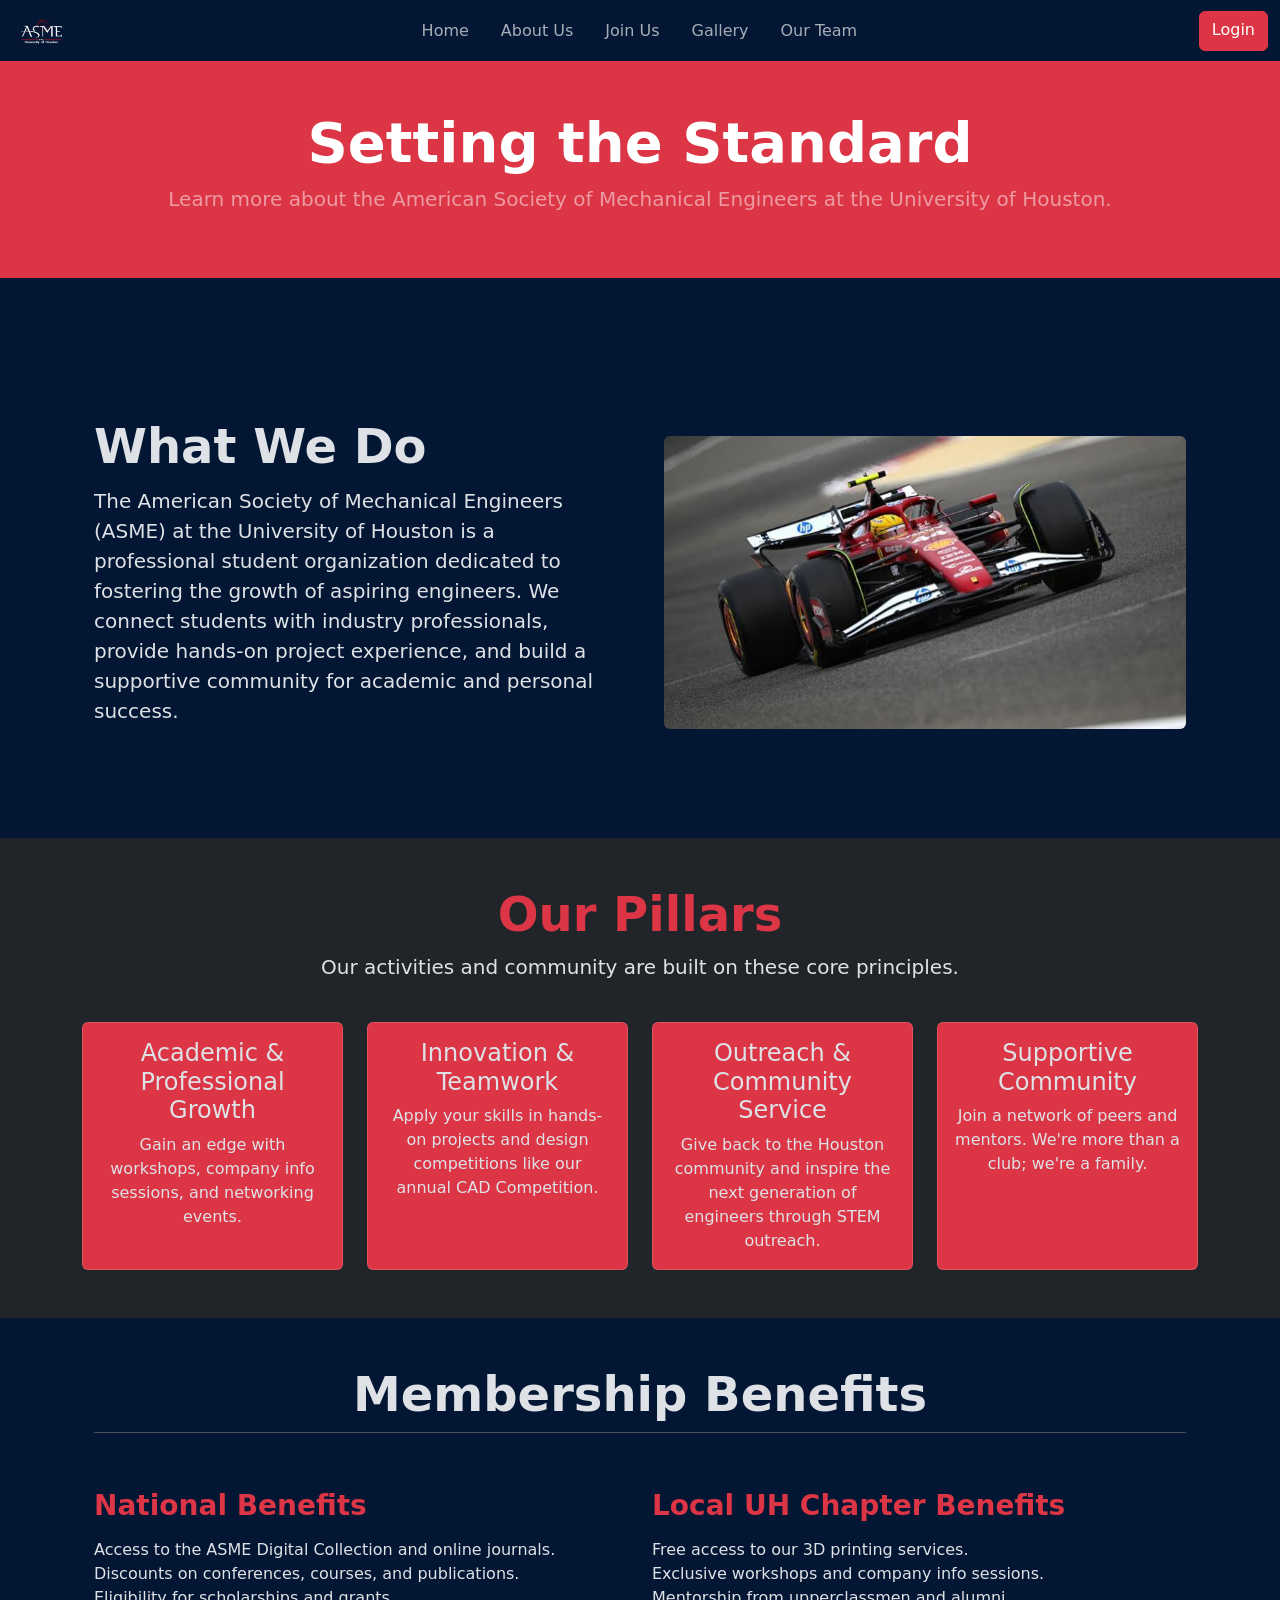
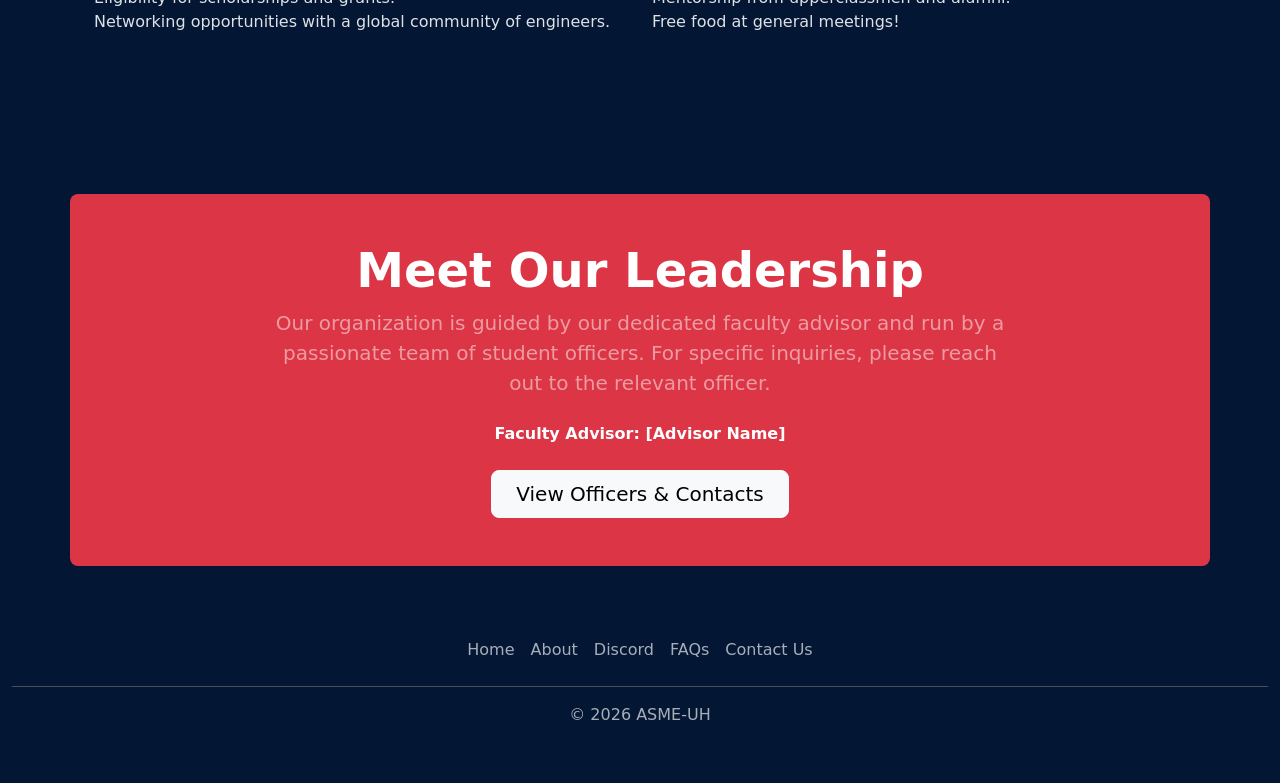
==== about.html @ 46b99bcf "Initial commit of website code" ====
<!doctype html>
<html lang="en">
  <head>
    <meta charset="UTF-8" />
    <meta name="viewport" content="width=device-width, initial-scale=1.0" />
    <title>About Us</title>
    <link
      href="https://cdn.jsdelivr.net/npm/bootstrap@5.3.8/dist/css/bootstrap.min.css"
      rel="stylesheet"
      integrity="sha384-sRIl4kxILFvY47J16cr9ZwB07vP4J8+LH7qKQnuqkuIAvNWLzeN8tE5YBujZqJLB"
      crossorigin="anonymous"
    />
    <link rel="stylesheet" href="./css/style.css" />
  </head>
  <body class="bg-primary-subtle" data-bs-theme="dark">
    <!--NAVBAR CODE-->
    <nav class="navbar navbar-expand-md sticky-top bg-primary-subtle">
      <div class="container-fluid">
        <a class="navbar-brand me-auto" href="./index.html">
          <!-- You will need to replace this with the actual path to your logo file -->
          <img
            src="./LOGOS-ASME/2026-2027_ASME-UH_Official_Logo_White-navbar.png"
            alt="UH-ASME Logo"
            width="60"
            class="d-inline-block align-text-top me-2"
          />
        </a>
        <button
          class="navbar-toggler"
          type="button"
          data-bs-toggle="offcanvas"
          data-bs-target="#offcanvas"
          aria-controls="offcanvas"
          aria-label="Toggle navigation"
        >
          <span class="navbar-toggler-icon"></span>
        </button>
        <div
          class="offcanvas offcanvas-end"
          tabindex="-1"
          id="offcanvas"
          aria-labelledby="offcanvasLabel"
        >
          <div class="offcanvas-header">
            <h5 class="offcanvas-title" id="offcanvasLabel">UH-ASME</h5>
            <button
              type="button"
              class="btn-close"
              data-bs-dismiss="offcanvas"
              aria-label="Close"
            ></button>
          </div>
          <div class="offcanvas-body">
            <ul class="navbar-nav flex-grow-1 justify-content-center gap-3">
              <li class="nav-item">
                <a class="nav-link" href="./index.html">Home</a>
              </li>
              <li class="nav-item">
                <a class="nav-link" href="./about.html">About Us</a>
              </li>
              <li class="nav-item">
                <a class="nav-link" href="./join-us.html">Join Us</a>
              </li>
              <li class="nav-item">
                <a class="nav-link" href="./gallery.html">Gallery</a>
              </li>
              <li class="nav-item">
                <a class="nav-link" href="./our-team.html">Our Team</a>
              </li>
            </ul>
            <a href="./login-signup.html" class="btn btn-danger mt-3 mt-md-0"
              >Login</a
            >
          </div>
        </div>
      </div>
    </nav>

    <!-- HERO SECTION / SLOGAN -->
    <div class="container-fluid text-center bg-danger py-5 mb-5">
      <h1 class="display-4 fw-bold text-white">Setting the Standard</h1>
      <p class="fs-5 text-white-50">
        Learn more about the American Society of Mechanical Engineers at the
        University of Houston.
      </p>
    </div>

    <!-- WHAT WE DO SECTION -->
    <div class="container col-xxl-8 px-4 py-5">
      <div class="row flex-lg-row-reverse align-items-center g-5 py-5">
        <div class="col-10 col-sm-8 col-lg-6">
          <!-- Placeholder Image: Replace with a relevant group photo or event picture -->
          <img
            src="./images/f1 image.jpg"
            class="d-block mx-lg-auto img-fluid rounded"
            alt="ASME Team Photo"
            width="700"
            height="500"
            loading="lazy"
          />
        </div>
        <div class="col-lg-6">
          <h2 class="display-5 fw-bold lh-1 mb-3">What We Do</h2>
          <p class="lead">
            The American Society of Mechanical Engineers (ASME) at the
            University of Houston is a professional student organization
            dedicated to fostering the growth of aspiring engineers. We connect
            students with industry professionals, provide hands-on project
            experience, and build a supportive community for academic and
            personal success.
          </p>
        </div>
      </div>
    </div>

    <!-- PILLARS SECTION -->
    <div class="container-fluid py-5 bg-dark">
      <div class="container">
        <div class="pb-md-4 mx-auto text-center">
          <h2 class="display-5 fw-bold text-danger">Our Pillars</h2>
          <p class="fs-5 text-white-75">
            Our activities and community are built on these core principles.
          </p>
        </div>
        <div class="row row-cols-1 row-cols-md-2 row-cols-lg-4 g-4 text-center">
          <div class="col d-flex align-items-stretch">
            <div class="card bg-danger">
              <div class="card-body">
                <h4 class="card-title">Academic & Professional Growth</h4>
                <p class="card-text">
                  Gain an edge with workshops, company info sessions, and
                  networking events.
                </p>
              </div>
            </div>
          </div>
          <div class="col d-flex align-items-stretch">
            <div class="card bg-danger">
              <div class="card-body">
                <h4 class="card-title">Innovation & Teamwork</h4>
                <p class="card-text">
                  Apply your skills in hands-on projects and design competitions
                  like our annual CAD Competition.
                </p>
              </div>
            </div>
          </div>
          <div class="col d-flex align-items-stretch">
            <div class="card bg-danger">
              <div class="card-body">
                <h4 class="card-title">Outreach & Community Service</h4>
                <p class="card-text">
                  Give back to the Houston community and inspire the next
                  generation of engineers through STEM outreach.
                </p>
              </div>
            </div>
          </div>
          <div class="col d-flex align-items-stretch">
            <div class="card bg-danger">
              <div class="card-body">
                <h4 class="card-title">Supportive Community</h4>
                <p class="card-text">
                  Join a network of peers and mentors. We're more than a club;
                  we're a family.
                </p>
              </div>
            </div>
          </div>
        </div>
      </div>
    </div>

    <!-- BENEFITS SECTION -->
    <div class="container px-4 py-5">
      <h2 class="pb-2 border-bottom text-center display-5 fw-bold">
        Membership Benefits
      </h2>
      <div class="row g-4 py-5 row-cols-1 row-cols-lg-2">
        <div class="col">
          <h3 class="fw-bold mb-3 text-danger">National Benefits</h3>
          <ul class="list-unstyled ps-0">
            <li>Access to the ASME Digital Collection and online journals.</li>
            <li>Discounts on conferences, courses, and publications.</li>
            <li>Eligibility for scholarships and grants.</li>
            <li>
              Networking opportunities with a global community of engineers.
            </li>
          </ul>
        </div>
        <div class="col">
          <h3 class="fw-bold mb-3 text-danger">Local UH Chapter Benefits</h3>
          <ul class="list-unstyled ps-0">
            <li>Free access to our 3D printing services.</li>
            <li>Exclusive workshops and company info sessions.</li>
            <li>Mentorship from upperclassmen and alumni.</li>
            <li>Free food at general meetings!</li>
          </ul>
        </div>
      </div>
    </div>

    <!-- ADVISOR & CONTACT SECTION -->
    <div class="container text-center py-5 my-5 text-bg-danger rounded-3">
      <h2 class="display-5 fw-bold text-white">Meet Our Leadership</h2>
      <div class="col-lg-8 mx-auto">
        <p class="lead mb-4 text-white-50">
          Our organization is guided by our dedicated faculty advisor and run by
          a passionate team of student officers. For specific inquiries, please
          reach out to the relevant officer.
        </p>
        <p class="fw-bold text-white mb-4">Faculty Advisor: [Advisor Name]</p>
        <div class="d-grid gap-2 d-sm-flex justify-content-sm-center">
          <a href="./our-team.html" class="btn btn-light btn-lg px-4 gap-3"
            >View Officers & Contacts</a
          >
        </div>
      </div>
    </div>

    <!--FOOTER CODE-->
    <div class="container-fluid">
      <footer class="py-3 my-4">
        <ul class="nav justify-content-center border-bottom pb-3 mb-3">
          <li class="nav-item">
            <a href="./index.html" class="nav-link px-2 text-body-secondary"
              >Home</a
            >
          </li>
          <li class="nav-item">
            <a href="./about.html" class="nav-link px-2 text-body-secondary"
              >About</a
            >
          </li>
          <li class="nav-item">
            <a
              href="https://discord.gg/wUkkzKJRAm"
              target="_blank"
              class="nav-link px-2 text-body-secondary"
              >Discord</a
            >
          </li>
          <li class="nav-item">
            <a href="#" class="nav-link px-2 text-body-secondary">FAQs</a>
          </li>
          <li class="nav-item">
            <a href="./our-team.html" class="nav-link px-2 text-body-secondary"
              >Contact Us</a
            >
          </li>
        </ul>
        <p class="text-center text-body-secondary">© 2026 ASME-UH</p>
      </footer>
    </div>
    <script
      src="https://cdn.jsdelivr.net/npm/bootstrap@5.3.8/dist/js/bootstrap.bundle.min.js"
      integrity="sha384-FKyoEForCGlyvwx9Hj09JcYn3nv7wiPVlz7YYwJrWVcXK/BmnVDxM+D2scQbITxI"
      crossorigin="anonymous"
    ></script>
  </body>
</html>
---- css/style.css ----
#myCarousel .carousel-item img {
  max-height: 65vh; /* Adjust this value as needed */
  object-fit: cover; /*change cover to contain if you want to maintain aspect ratio */
  object-position: center;
}

#newsletterCarousel .carousel-item img {
  max-height: 65vh; /* Adjust this value as needed */
  object-fit: contain; /*change contain to cover if you want to fill the entire carousel area*/
  object-position: center;
}

/* Styles for the carousel on the gallery page */
#galleryNewsCarousel .carousel-item img {
  max-height: 45vh; /* A smaller height for the gallery page carousel */
  object-fit: contain; /*change contain to cover if you want to fill the entire carousel area*/
  object-position: center;
}
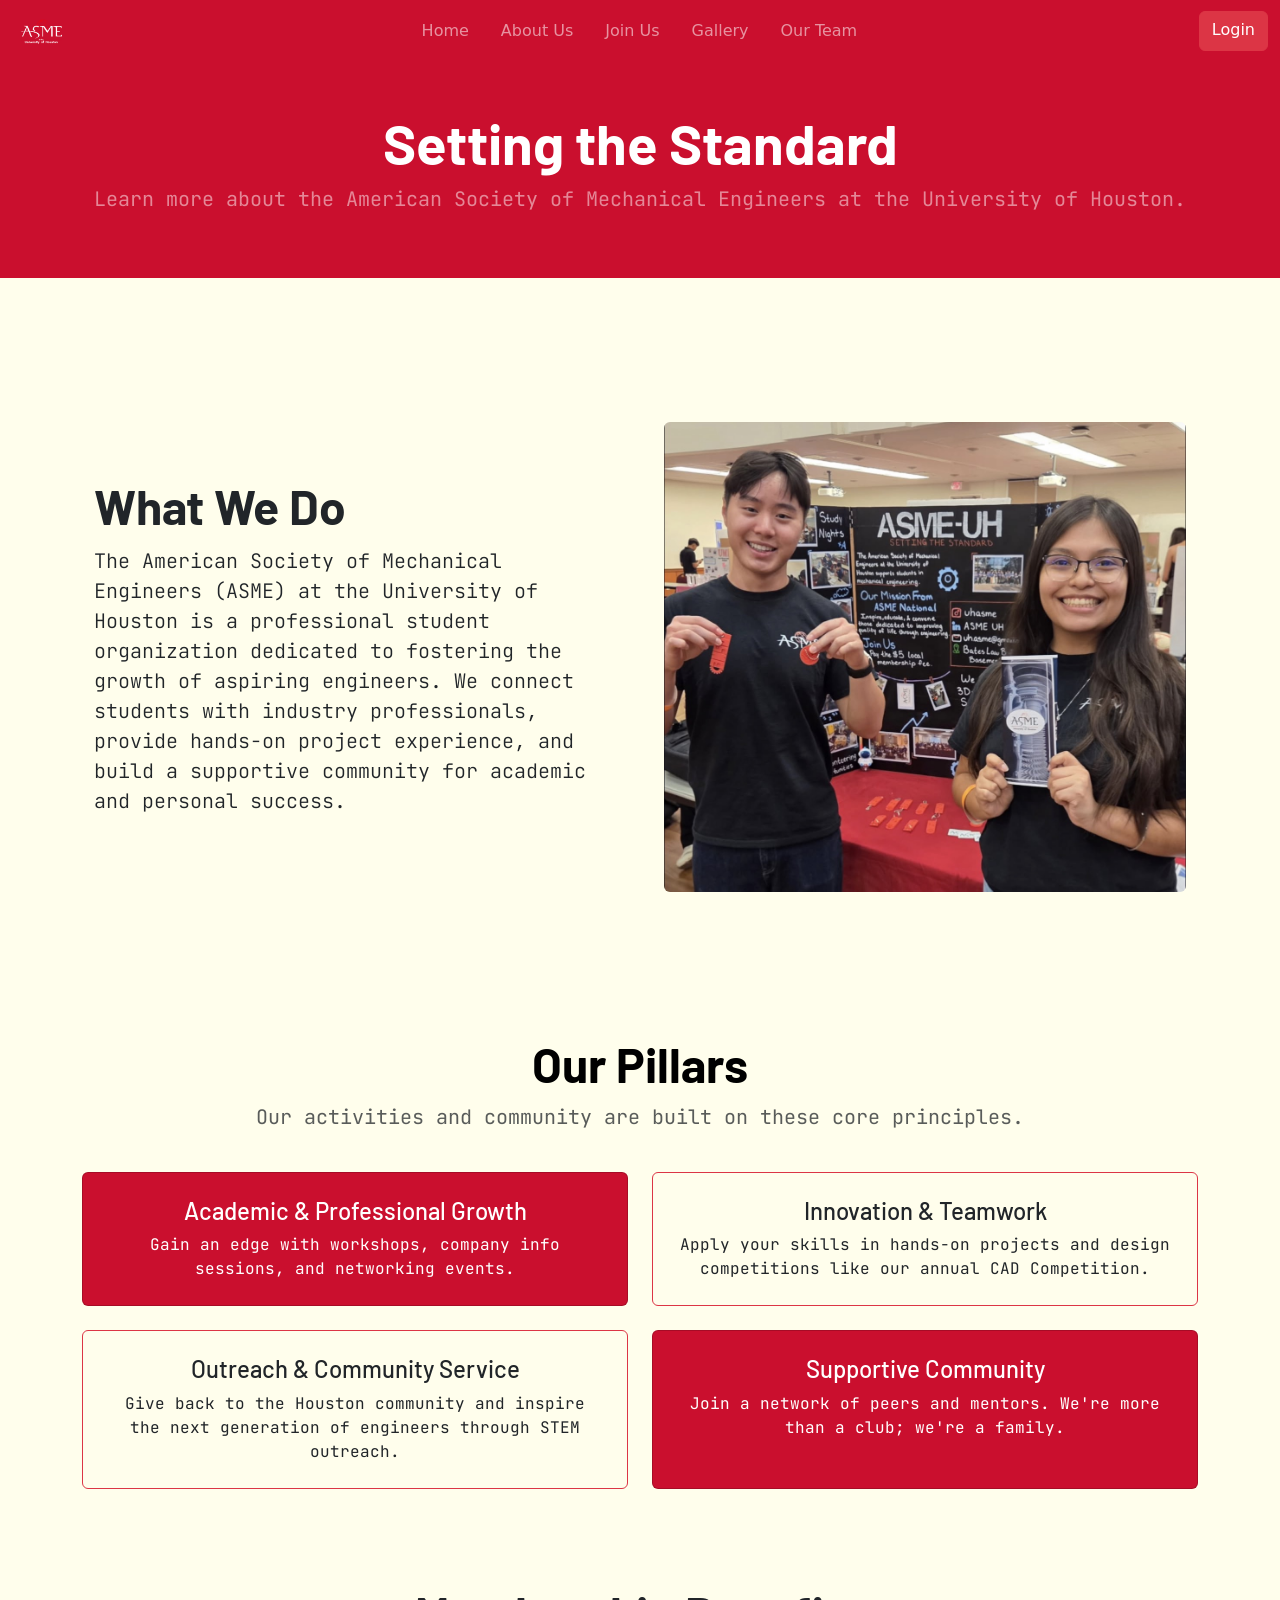
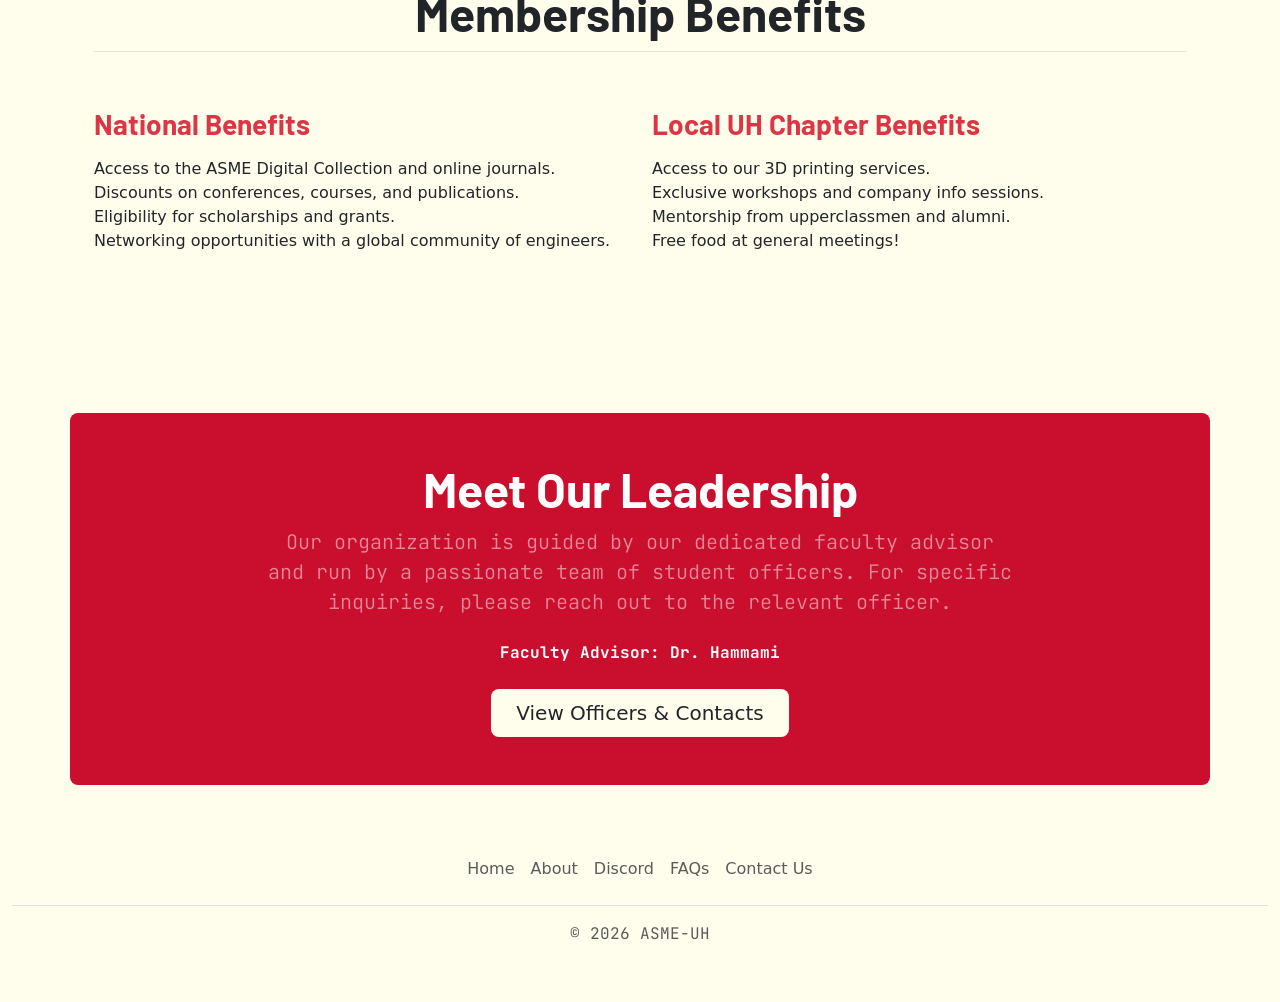
==== commit 6d3cc2e6: "Finialized website design" ====
--- a/about.html
+++ b/about.html
@@ -10,11 +10,22 @@
       integrity="sha384-sRIl4kxILFvY47J16cr9ZwB07vP4J8+LH7qKQnuqkuIAvNWLzeN8tE5YBujZqJLB"
       crossorigin="anonymous"
     />
+    <link
+      href="https://fonts.googleapis.com/css2?family=JetBrains+Mono:wght@400;500;700&display=swap"
+      rel="stylesheet"
+    />
+    <link
+      href="https://fonts.googleapis.com/css2?family=Barlow:wght@400;500;700&display=swap"
+      rel="stylesheet"
+    />
     <link rel="stylesheet" href="./css/style.css" />
   </head>
-  <body class="bg-primary-subtle" data-bs-theme="dark">
+  <body class="bg-cream" data-bs-theme="light">
     <!--NAVBAR CODE-->
-    <nav class="navbar navbar-expand-md sticky-top bg-primary-subtle">
+    <nav
+      class="navbar navbar-expand-md sticky-top bg-uh-red"
+      data-bs-theme="dark"
+    >
       <div class="container-fluid">
         <a class="navbar-brand me-auto" href="./index.html">
           <!-- You will need to replace this with the actual path to your logo file -->
@@ -77,7 +88,7 @@
     </nav>
 
     <!-- HERO SECTION / SLOGAN -->
-    <div class="container-fluid text-center bg-danger py-5 mb-5">
+    <div class="container-fluid text-center bg-uh-red py-5 mb-5">
       <h1 class="display-4 fw-bold text-white">Setting the Standard</h1>
       <p class="fs-5 text-white-50">
         Learn more about the American Society of Mechanical Engineers at the
@@ -91,7 +102,7 @@
         <div class="col-10 col-sm-8 col-lg-6">
           <!-- Placeholder Image: Replace with a relevant group photo or event picture -->
           <img
-            src="./images/f1 image.jpg"
+            src="./images/about page pic.PNG"
             class="d-block mx-lg-auto img-fluid rounded"
             alt="ASME Team Photo"
             width="700"
@@ -114,18 +125,18 @@
     </div>
 
     <!-- PILLARS SECTION -->
-    <div class="container-fluid py-5 bg-dark">
+    <div class="container-fluid py-5 bg-cream">
       <div class="container">
         <div class="pb-md-4 mx-auto text-center">
-          <h2 class="display-5 fw-bold text-danger">Our Pillars</h2>
-          <p class="fs-5 text-white-75">
+          <h2 class="display-5 fw-bold text-body-emphasis">Our Pillars</h2>
+          <p class="fs-5 text-body-secondary">
             Our activities and community are built on these core principles.
           </p>
         </div>
-        <div class="row row-cols-1 row-cols-md-2 row-cols-lg-4 g-4 text-center">
-          <div class="col d-flex align-items-stretch">
-            <div class="card bg-danger">
-              <div class="card-body">
+        <div class="row row-cols-1 row-cols-md-2 g-4 text-center">
+          <div class="col">
+            <div class="card h-100 bg-uh-red text-white">
+              <div class="card-body p-4">
                 <h4 class="card-title">Academic & Professional Growth</h4>
                 <p class="card-text">
                   Gain an edge with workshops, company info sessions, and
@@ -134,9 +145,9 @@
               </div>
             </div>
           </div>
-          <div class="col d-flex align-items-stretch">
-            <div class="card bg-danger">
-              <div class="card-body">
+          <div class="col">
+            <div class="card h-100 bg-cream border border-danger">
+              <div class="card-body p-4">
                 <h4 class="card-title">Innovation & Teamwork</h4>
                 <p class="card-text">
                   Apply your skills in hands-on projects and design competitions
@@ -145,9 +156,9 @@
               </div>
             </div>
           </div>
-          <div class="col d-flex align-items-stretch">
-            <div class="card bg-danger">
-              <div class="card-body">
+          <div class="col">
+            <div class="card h-100 bg-cream border border-danger">
+              <div class="card-body p-4">
                 <h4 class="card-title">Outreach & Community Service</h4>
                 <p class="card-text">
                   Give back to the Houston community and inspire the next
@@ -156,9 +167,9 @@
               </div>
             </div>
           </div>
-          <div class="col d-flex align-items-stretch">
-            <div class="card bg-danger">
-              <div class="card-body">
+          <div class="col">
+            <div class="card h-100 bg-uh-red text-white">
+              <div class="card-body p-4">
                 <h4 class="card-title">Supportive Community</h4>
                 <p class="card-text">
                   Join a network of peers and mentors. We're more than a club;
@@ -191,7 +202,7 @@
         <div class="col">
           <h3 class="fw-bold mb-3 text-danger">Local UH Chapter Benefits</h3>
           <ul class="list-unstyled ps-0">
-            <li>Free access to our 3D printing services.</li>
+            <li>Access to our 3D printing services.</li>
             <li>Exclusive workshops and company info sessions.</li>
             <li>Mentorship from upperclassmen and alumni.</li>
             <li>Free food at general meetings!</li>
@@ -201,7 +212,7 @@
     </div>
 
     <!-- ADVISOR & CONTACT SECTION -->
-    <div class="container text-center py-5 my-5 text-bg-danger rounded-3">
+    <div class="container text-center py-5 my-5 bg-uh-red text-white rounded-3">
       <h2 class="display-5 fw-bold text-white">Meet Our Leadership</h2>
       <div class="col-lg-8 mx-auto">
         <p class="lead mb-4 text-white-50">
@@ -209,9 +220,9 @@
           a passionate team of student officers. For specific inquiries, please
           reach out to the relevant officer.
         </p>
-        <p class="fw-bold text-white mb-4">Faculty Advisor: [Advisor Name]</p>
+        <p class="fw-bold text-white mb-4">Faculty Advisor: Dr. Hammami</p>
         <div class="d-grid gap-2 d-sm-flex justify-content-sm-center">
-          <a href="./our-team.html" class="btn btn-light btn-lg px-4 gap-3"
+          <a href="./our-team.html" class="btn bg-cream btn-lg px-4 gap-3"
             >View Officers & Contacts</a
           >
         </div>
--- a/css/style.css
+++ b/css/style.css
@@ -16,3 +16,25 @@
   object-fit: contain; /*change contain to cover if you want to fill the entire carousel area*/
   object-position: center;
 }
+
+/* new style colors */
+.bg-cream {
+  background-color: #fffeec;
+}
+
+.bg-uh-red {
+  background-color: #ca0f2e;
+}
+
+p {
+  font-family: "JetBrains Mono", monospace;
+}
+
+h1,
+h2,
+h3,
+h4,
+h5,
+h6 {
+  font-family: "Barlow", sans-serif;
+}
